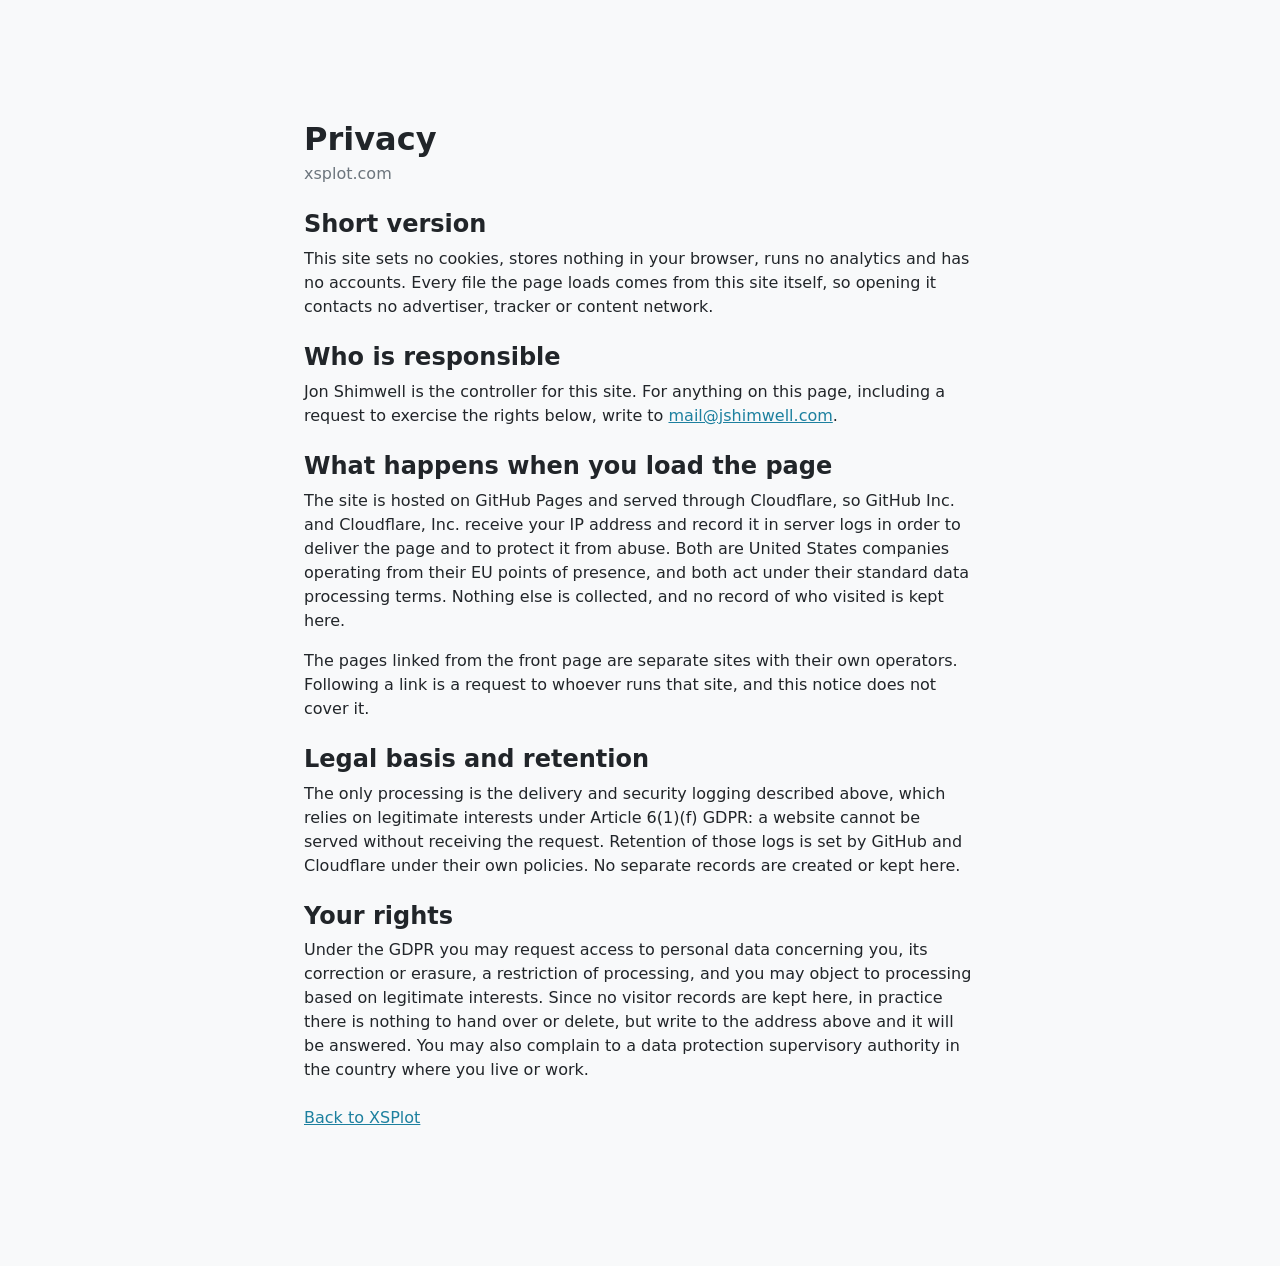
==== privacy.html @ ee5ac4c6 "Draw the icons inline and add a privacy notice The page loaded three files from other hosts to draw " ====
<!DOCTYPE html>
<html lang="en">
    <head>
        <meta charset="utf-8" />
        <meta name="viewport" content="width=device-width, initial-scale=1, shrink-to-fit=no" />
        <meta name="description" content="Privacy notice for xsplot.com" />
        <meta name="author" content="Jonathan Shimwell" />
        <title>Privacy - XSPlot</title>
        <link rel="icon" type="image/x-icon" href="assets/favicon.ico" />
        <link href="css/styles.css" rel="stylesheet" />
    </head>
    <body id="page-top">
        <section class="content-section bg-light">
            <div class="container px-4 px-lg-5" style="max-width: 48rem;">
                <h2 class="mb-1">Privacy</h2>
                <p class="text-muted mb-4">xsplot.com</p>

                <h4 class="mt-4">Short version</h4>
                <p>
                    This site sets no cookies, stores nothing in your browser, runs no
                    analytics and has no accounts. Every file the page loads comes from
                    this site itself, so opening it contacts no advertiser, tracker or
                    content network.
                </p>

                <h4 class="mt-4">Who is responsible</h4>
                <p>
                    Jon Shimwell is the controller for this site. For anything on this
                    page, including a request to exercise the rights below, write to
                    <a href="mailto:mail@jshimwell.com">mail@jshimwell.com</a>.
                </p>

                <h4 class="mt-4">What happens when you load the page</h4>
                <p>
                    The site is hosted on GitHub Pages and served through Cloudflare, so
                    GitHub Inc. and Cloudflare, Inc. receive your IP address and record it
                    in server logs in order to deliver the page and to protect it from
                    abuse. Both are United States companies operating from their EU points
                    of presence, and both act under their standard data processing terms.
                    Nothing else is collected, and no record of who visited is kept here.
                </p>
                <p>
                    The pages linked from the front page are separate sites with their own
                    operators. Following a link is a request to whoever runs that site, and
                    this notice does not cover it.
                </p>

                <h4 class="mt-4">Legal basis and retention</h4>
                <p>
                    The only processing is the delivery and security logging described
                    above, which relies on legitimate interests under Article 6(1)(f) GDPR:
                    a website cannot be served without receiving the request. Retention of
                    those logs is set by GitHub and Cloudflare under their own policies. No
                    separate records are created or kept here.
                </p>

                <h4 class="mt-4">Your rights</h4>
                <p>
                    Under the GDPR you may request access to personal data concerning you,
                    its correction or erasure, a restriction of processing, and you may
                    object to processing based on legitimate interests. Since no visitor
                    records are kept here, in practice there is nothing to hand over or
                    delete, but write to the address above and it will be answered. You may
                    also complain to a data protection supervisory authority in the country
                    where you live or work.
                </p>

                <p class="mt-4"><a href="index.html">Back to XSPlot</a></p>
            </div>
        </section>
    </body>
</html>
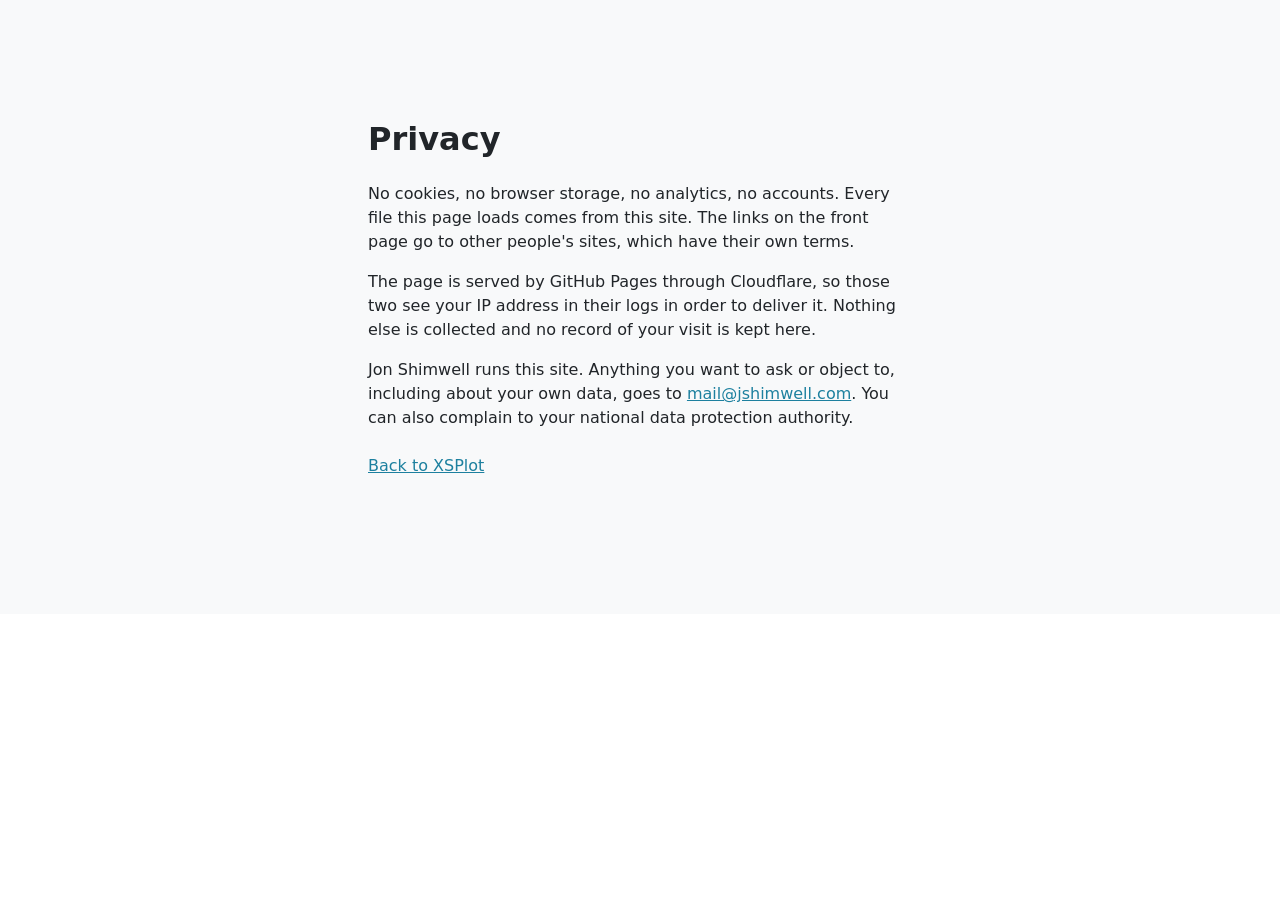
==== commit e90d2d8f: "Cut the privacy notice down to three paragraphs This is a hobby project, and the notice read like a " ====
--- a/privacy.html
+++ b/privacy.html
@@ -11,58 +11,24 @@
     </head>
     <body id="page-top">
         <section class="content-section bg-light">
-            <div class="container px-4 px-lg-5" style="max-width: 48rem;">
-                <h2 class="mb-1">Privacy</h2>
-                <p class="text-muted mb-4">xsplot.com</p>
+            <div class="container px-4 px-lg-5" style="max-width: 40rem;">
+                <h2 class="mb-4">Privacy</h2>
 
-                <h4 class="mt-4">Short version</h4>
                 <p>
-                    This site sets no cookies, stores nothing in your browser, runs no
-                    analytics and has no accounts. Every file the page loads comes from
-                    this site itself, so opening it contacts no advertiser, tracker or
-                    content network.
-                </p>
-
-                <h4 class="mt-4">Who is responsible</h4>
-                <p>
-                    Jon Shimwell is the controller for this site. For anything on this
-                    page, including a request to exercise the rights below, write to
-                    <a href="mailto:mail@jshimwell.com">mail@jshimwell.com</a>.
-                </p>
-
-                <h4 class="mt-4">What happens when you load the page</h4>
-                <p>
-                    The site is hosted on GitHub Pages and served through Cloudflare, so
-                    GitHub Inc. and Cloudflare, Inc. receive your IP address and record it
-                    in server logs in order to deliver the page and to protect it from
-                    abuse. Both are United States companies operating from their EU points
-                    of presence, and both act under their standard data processing terms.
-                    Nothing else is collected, and no record of who visited is kept here.
+                    No cookies, no browser storage, no analytics, no accounts. Every
+                    file this page loads comes from this site. The links on the front
+                    page go to other people's sites, which have their own terms.
                 </p>
                 <p>
-                    The pages linked from the front page are separate sites with their own
-                    operators. Following a link is a request to whoever runs that site, and
-                    this notice does not cover it.
+                    The page is served by GitHub Pages through Cloudflare, so those two
+                    see your IP address in their logs in order to deliver it. Nothing
+                    else is collected and no record of your visit is kept here.
                 </p>
-
-                <h4 class="mt-4">Legal basis and retention</h4>
                 <p>
-                    The only processing is the delivery and security logging described
-                    above, which relies on legitimate interests under Article 6(1)(f) GDPR:
-                    a website cannot be served without receiving the request. Retention of
-                    those logs is set by GitHub and Cloudflare under their own policies. No
-                    separate records are created or kept here.
-                </p>
-
-                <h4 class="mt-4">Your rights</h4>
-                <p>
-                    Under the GDPR you may request access to personal data concerning you,
-                    its correction or erasure, a restriction of processing, and you may
-                    object to processing based on legitimate interests. Since no visitor
-                    records are kept here, in practice there is nothing to hand over or
-                    delete, but write to the address above and it will be answered. You may
-                    also complain to a data protection supervisory authority in the country
-                    where you live or work.
+                    Jon Shimwell runs this site. Anything you want to ask or object to,
+                    including about your own data, goes to
+                    <a href="mailto:mail@jshimwell.com">mail@jshimwell.com</a>. You can
+                    also complain to your national data protection authority.
                 </p>
 
                 <p class="mt-4"><a href="index.html">Back to XSPlot</a></p>
